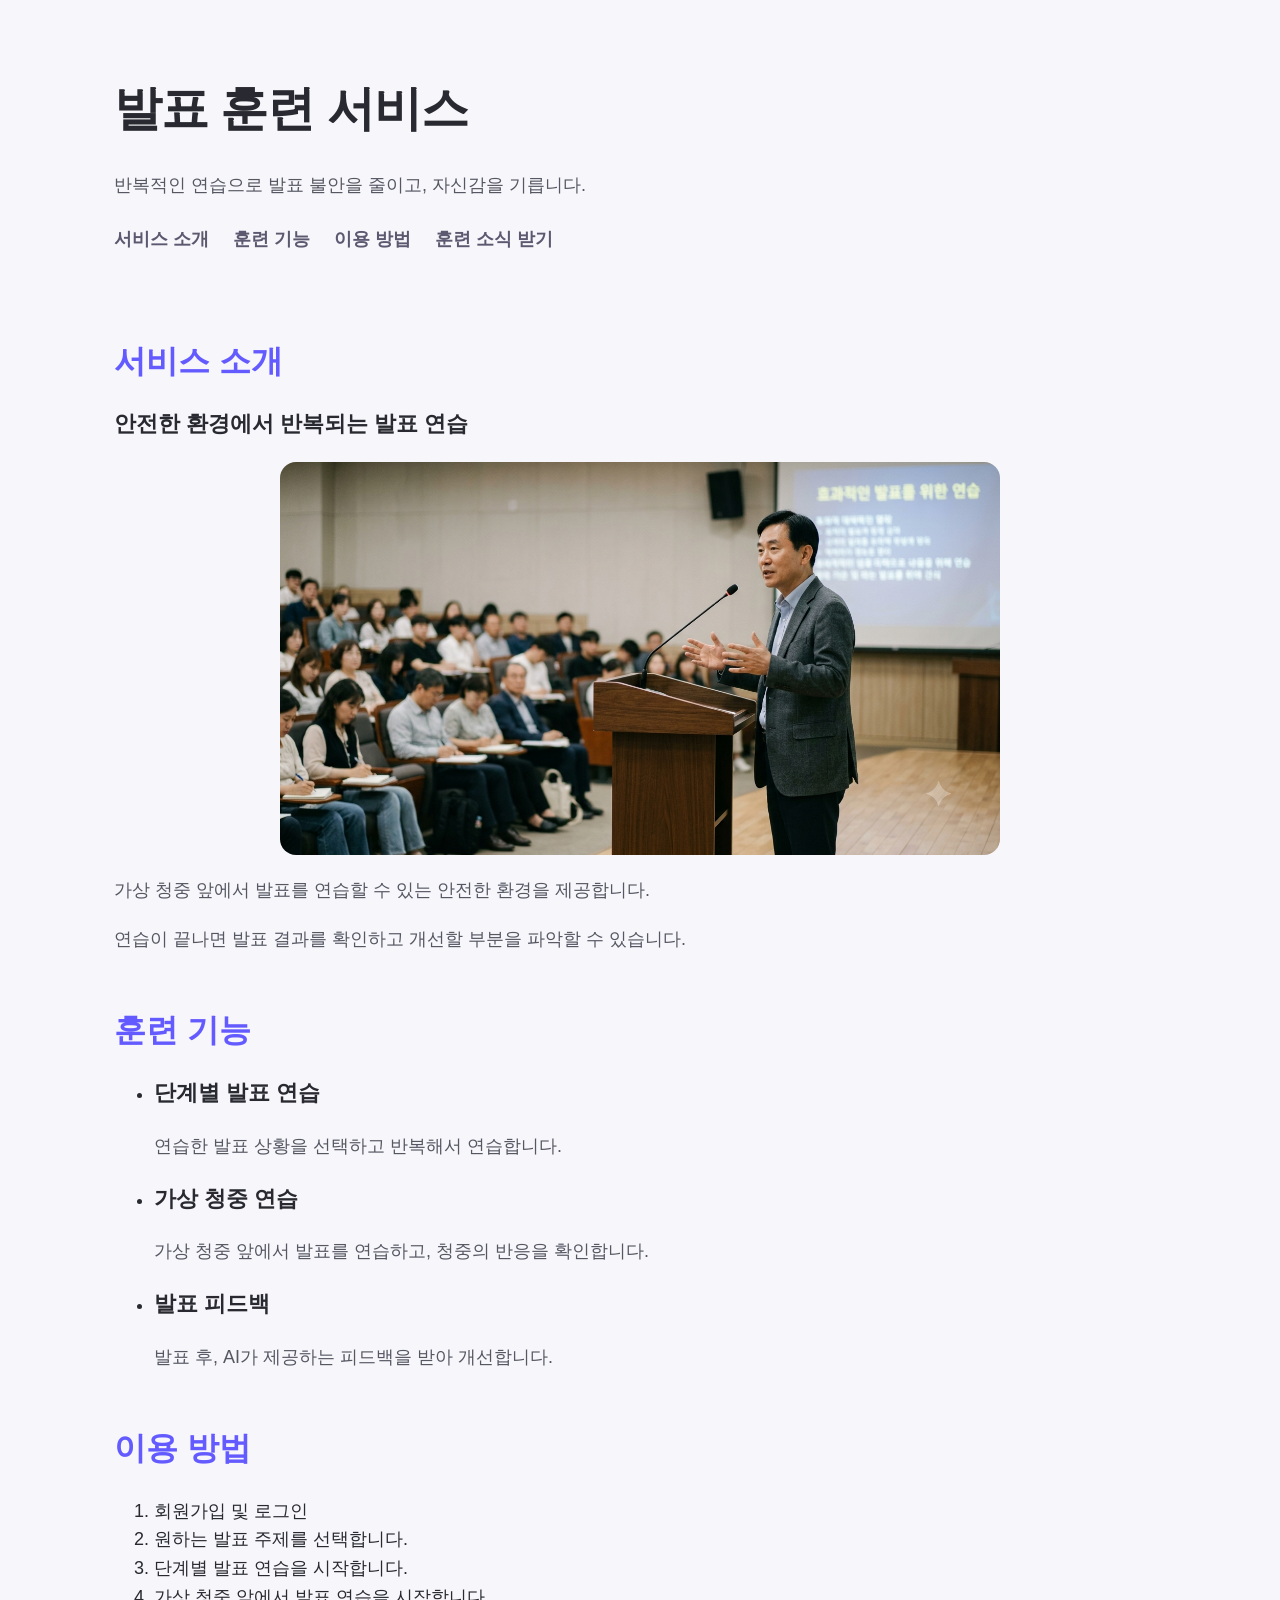
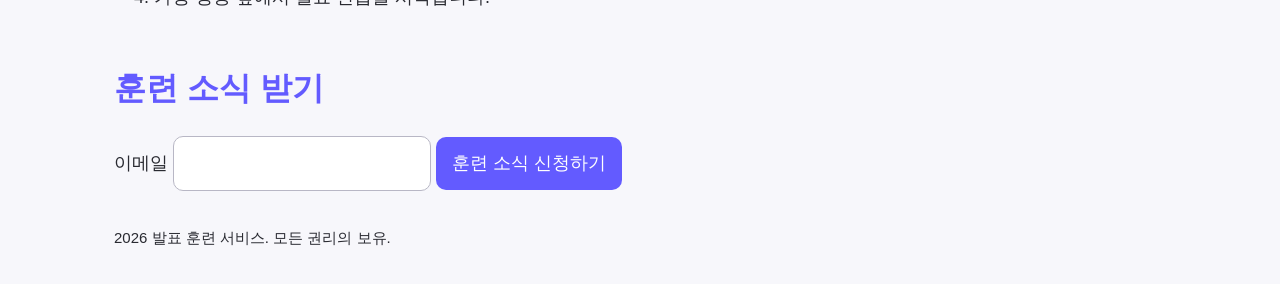
==== uiuxprogramming-main/index.html @ 3f17a2af "3주차 css 실습" ====
<!DOCTYPE html>
<html lang="ko">
<head>
    <meta charset="UTF-8">
    <title>Re:hear</title>

    <link rel="preconnect" href="https://fonts.googleapis.com">
    <link rel="preconnect" href="https://fonts.gstatic.com" crossorigin>
    <link rel="preconnect" href="https://fonts.googleapis.com/css2?family=Noto+Sans+KR:wght@100..900&display=swap" rel="stylesheet">
    <link rel="stylesheet" href="style.css">
</head>
<body>
    <header>
        <h1>발표 훈련 서비스</h1>
         <p>반복적인 연습으로 발표 불안을 줄이고, 자신감을 기릅니다.</p>

         <nav aria-label="주요 메뉴">
            <a href="#about">서비스 소개</a>
            <a href="#features">훈련 기능</a>
            <a href="#steps">이용 방법</a>
            <a href="#subscribe">훈련 소식 받기</a>
         </nav>
    </header>

    <main>
        <section id="about">
            <h2>서비스 소개</h2>
            <h3>안전한 환경에서 반복되는 발표 연습</h3>
            <img src="assets/images/Gemini_Generated_Image_2fos532fos532fos.png" alt="가상 청중 앞에서 발표하는 사용자">
            <p> 가상 청중 앞에서 발표를 연습할 수 있는 안전한 환경을 제공합니다. </p>
            <p> 연습이 끝나면 발표 결과를 확인하고 개선할 부분을 파악할 수 있습니다. </p>
        </section>
        <section id="features">
            <h2>훈련 기능</h2>
             <ul class="features-list">
                 <li class="features-card">
                    <h3>단계별 발표 연습</h3>
                    <p>연습한 발표 상황을 선택하고 반복해서 연습합니다.</p>
                </li>

                 <li class="features-card">
                    <h3>가상 청중 연습</h3>
                    <p>가상 청중 앞에서 발표를 연습하고, 청중의 반응을 확인합니다.</p>
                </li>
                <li class="features-card">
                    <h3>발표 피드백</h3>
                    <p>발표 후, AI가 제공하는 피드백을 받아 개선합니다.</p>
                </li>
            </ul>
        </section>
        <section id="steps"> 
            <h2>이용 방법</h2>
            <ol>
                <li>회원가입 및 로그인</li>
                <li>원하는 발표 주제를 선택합니다.</li>
                <li>단계별 발표 연습을 시작합니다.</li>
                <li>가상 청중 앞에서 발표 연습을 시작합니다.</li>
             </ol>
        </section>
        <section id="subscribe" class="subscribe-card"> 
        <h2>훈련 소식 받기</h2>
        <form>
            <label for ="email">이메일</label>
            <input type="email" id="email" name="email">
            <button type="submit">훈련 소식 신청하기</button>
        </form>
    </section>
    </main>

    <footer>
        <small> 2026 발표 훈련 서비스. 모든 권리의 보유.</small>
    </footer>

</body>
</html>
---- uiuxprogramming-main/style.css ----
body{
    color: #292a31;
    font-family: 'Noto Sans KR', sans-serif;
    font-size: 18px;
    line-height: 1.6;
    margin: 0;
    background-color: #f7f7fb;
}
header,
main,
footer{
    max-width: 1100px;
    margin: 0 auto;
    padding-left: 24px;
    padding-right: 24px;
}
img{
    display: block;
    width: 100%;
    max-width: 720px;
    height: auto;
    margin: 20px auto;
    border-radius: 16px;
}
header{
    padding-top: 48px;
    padding-bottom: 32px;
}
section{
    margin-top: 56px;
}
footer{
    padding-top: 32px;
    padding-bottom: 32px;
}
nav{
    display: flex;
    gap: 24px;
    margin-top: 24px;
}
nav a{
    color: #5b5870;
    font-weight: 700;
    text-decoration: none;
}
h1{
    font-size: 48px;
    font-weight: 800;
    line-height: 1.2;
    letter-spacing: -0.02em;
}
h2{
    color: #635bff;
    font-size: 32px;
    font-weight: 800;
    line-height: 1.3;
}
h3{
    font-size: 22px;
    font-weight: 700;
    line-height: 1.4;
}
p{
    color: #555763;
    line-height: 1.7;
}
.featuere-list {
    list-style-type: none;
    padding: 0;
    margin: 0;
    display: flex;
    align-items: stretch;
    gap: 24px;
}
.featuere-card{
    padding: 20px 24px;
    margin-bottom: 16px;
    border: 1px solid #deddea;
    border-radius: 12px;
    background-color: #f4f4f4;
}
*,
*::before,
*::after{
    box-sizing: border-box;
}
.featuere-card{
    padding: 24px;
    background-color: #f4f3ff;
    border: 1px solid #feffea;
    border-radius: 12px;
}
formP{
    display: flex;
    align-items: center;
    gap: 12px;
}
input{
    flex: 1;
    min-width: 0;
    padding: 12px;
    border: 1px solid #b8b7c5;
    border-radius: 10px;
}
button{
    padding: 12px 16px;
    border: 0;
    border-radius: 10px;
    color: #ffffff;
    background-color: #635bff;
    cursor: pointer;
    transition: background-color 0.2s, transform 0.2s;
}
input,
button{
    font: inherit;
}
button:hover{
    background-color: #4b43db;
}
button:focus,
input:focus{
    outline: 3px solid #b9b5ff;
    outline-offset: 2px;
}
button:active{
    transform: translateY(1px);
}
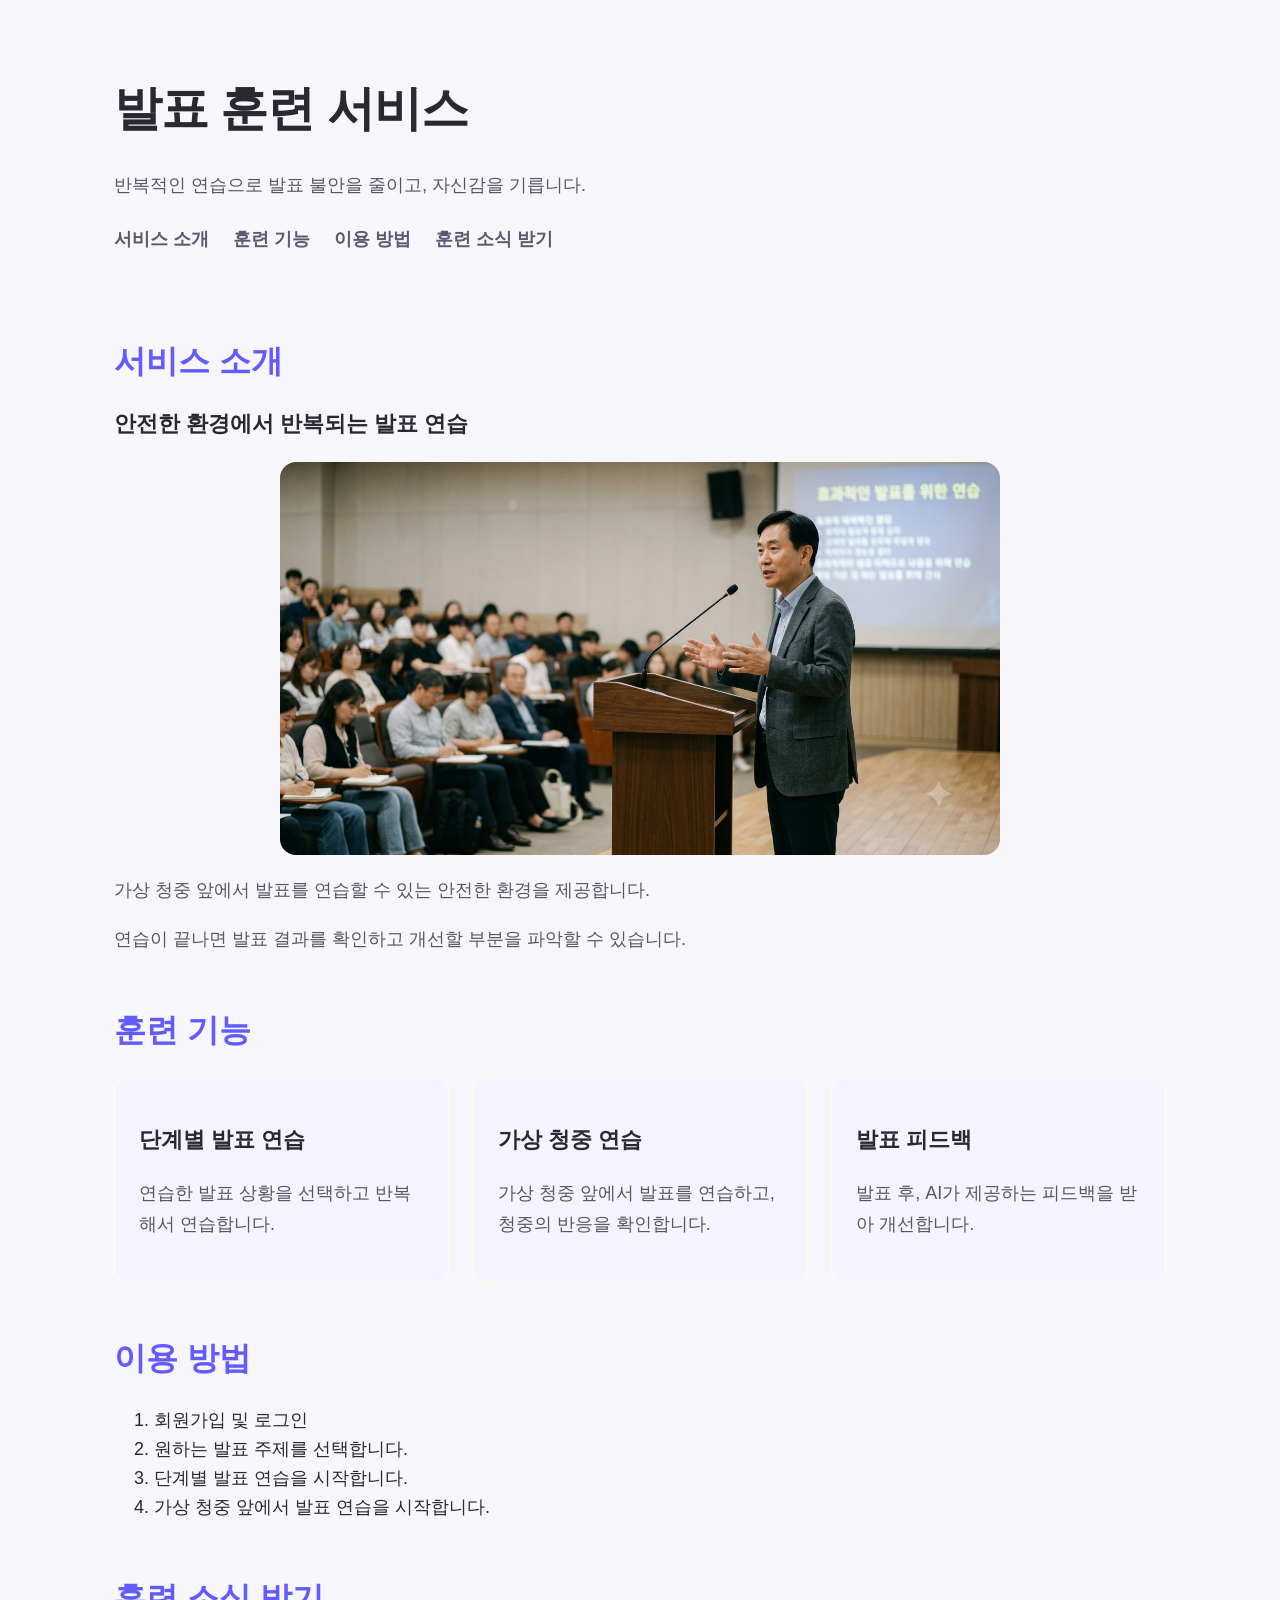
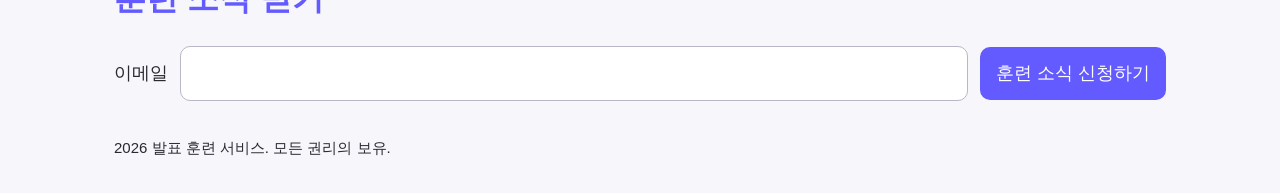
==== commit 17969fc1: "4주차 반응형 실습" ====
--- a/uiuxprogramming-main/index.html
+++ b/uiuxprogramming-main/index.html
@@ -2,6 +2,7 @@
 <html lang="ko">
 <head>
     <meta charset="UTF-8">
+    <meta name="viewport" content="width=device-width, initial-scale=1.0">
     <title>Re:hear</title>
 
     <link rel="preconnect" href="https://fonts.googleapis.com">
@@ -32,17 +33,17 @@
         </section>
         <section id="features">
             <h2>훈련 기능</h2>
-             <ul class="features-list">
-                 <li class="features-card">
+             <ul class="feature-list">
+                 <li class="feature-card">
                     <h3>단계별 발표 연습</h3>
                     <p>연습한 발표 상황을 선택하고 반복해서 연습합니다.</p>
                 </li>
 
-                 <li class="features-card">
+                 <li class="feature-card">
                     <h3>가상 청중 연습</h3>
                     <p>가상 청중 앞에서 발표를 연습하고, 청중의 반응을 확인합니다.</p>
                 </li>
-                <li class="features-card">
+                <li class="feature-card">
                     <h3>발표 피드백</h3>
                     <p>발표 후, AI가 제공하는 피드백을 받아 개선합니다.</p>
                 </li>
--- a/uiuxprogramming-main/style.css
+++ b/uiuxprogramming-main/style.css
@@ -9,6 +9,7 @@
 header,
 main,
 footer{
+    width: 100%;
     max-width: 1100px;
     margin: 0 auto;
     padding-left: 24px;
@@ -64,17 +65,18 @@
     color: #555763;
     line-height: 1.7;
 }
-.featuere-list {
+.feature-list {
     list-style-type: none;
-    padding: 0;
+    padding-left: 0;
     margin: 0;
-    display: flex;
-    align-items: stretch;
+    display: grid;
+    grid-template-columns: repeat(auto-fit, minmax(260px, 1fr));
     gap: 24px;
 }
-.featuere-card{
+.feature-card{
+    min-width: 0;
     padding: 20px 24px;
-    margin-bottom: 16px;
+    margin-bottom: 0px;
     border: 1px solid #deddea;
     border-radius: 12px;
     background-color: #f4f4f4;
@@ -84,13 +86,13 @@
 *::after{
     box-sizing: border-box;
 }
-.featuere-card{
+.feature-card{
     padding: 24px;
     background-color: #f4f3ff;
     border: 1px solid #feffea;
     border-radius: 12px;
 }
-formP{
+form{
     display: flex;
     align-items: center;
     gap: 12px;
@@ -125,4 +127,45 @@
 }
 button:active{
     transform: translateY(1px);
+}
+@media (max-width: 768px)
+{
+    body{
+        font-size: 16px;
+    }
+    header{
+        padding-top: 32px;
+        padding-bottom: 24px;
+    }
+    section{
+        margin-top: 40px;
+    }
+    h1{
+        font-size: 36px;
+    }
+    h2{
+        font-size: 28px;
+    }
+    nav{
+        flex-direction: column;
+        align-items: stretch;
+        gap : 8px;
+    }
+    nav a{
+        padding: 8px 0;
+    }
+    .feature-list{
+        grid-template-columns: 1fr;
+    }
+    form{
+        flex-direction: column;
+        align-items: stretch;
+    }
+    input,
+    button{
+        width: 100%;
+    }
+    button{
+        margin-top: 8px;
+    }
 }
